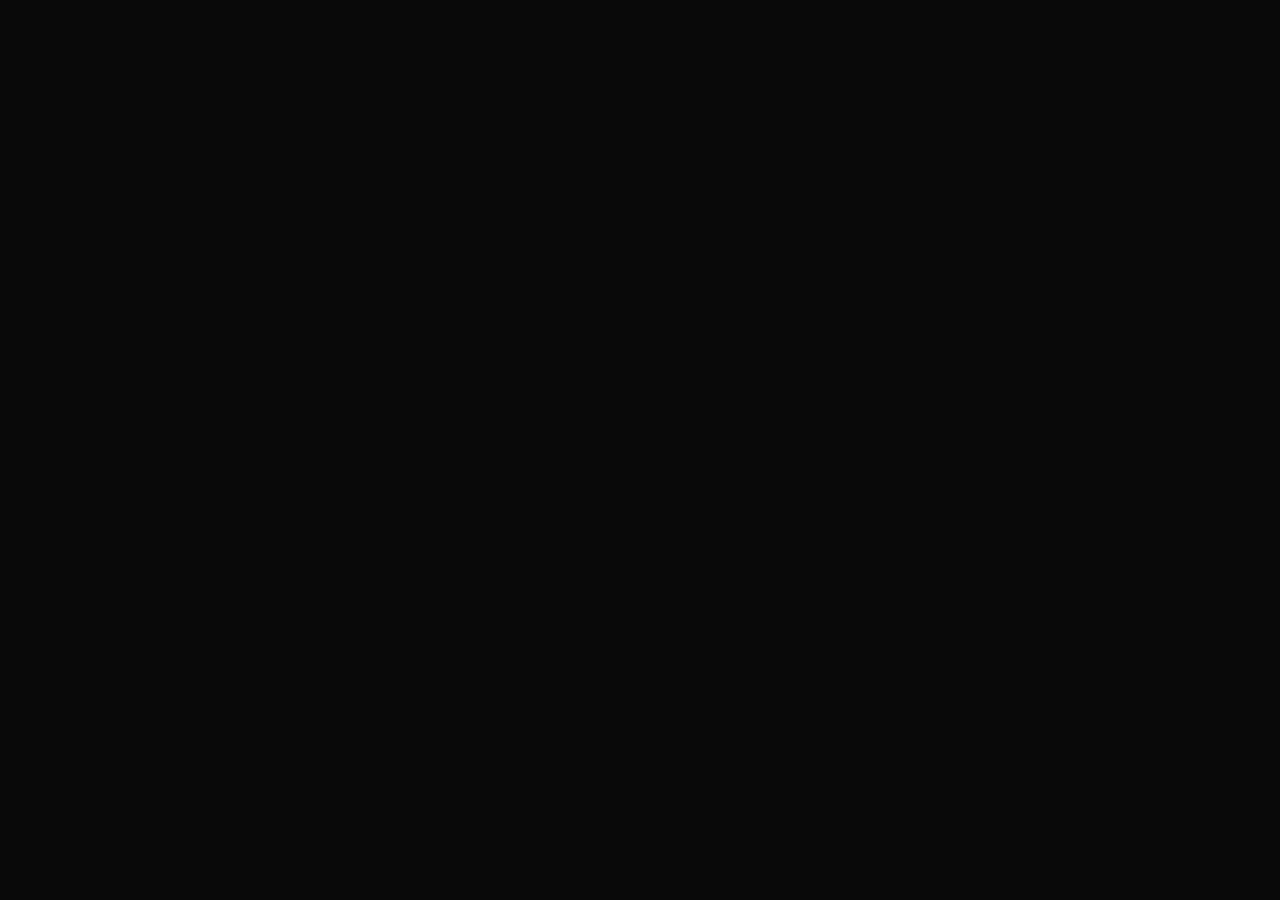
==== portfolio.html @ 611cdc67 "start" ====
<!DOCTYPE html>
<html lang="en">
<head>
    <meta charset="UTF-8">
    <meta name="viewport" content="width=device-width, initial-scale=1.0">
    <title>painterWebsite</title>
    <!-- css link -->
    <link rel="stylesheet" href="./css/style.css">
</head>
<body>
    
</body>
</html>
---- css/style.css ----
@import url("https://fonts.googleapis.com/css2?family=Jost:ital,wght@0,100;0,200;0,300;0,400;0,500;0,600;0,700;0,800;0,900;1,100;1,200;1,300;1,400;1,500;1,600;1,700;1,800;1,900&display=swap");
* {
  margin: 0;
  padding: 0;
  box-sizing: border-box;
  list-style: none;
  font-family: "Jost", sans-serif;
}

a {
  text-decoration: none;
  color: inherit;
}

body {
  background: #090909;
}

.header_container {
  max-width: 1580px;
  margin: 0 auto;
  padding: 0 10px;
}

.main_container {
  max-width: 1300px;
  margin: 0 auto;
  padding: 0 11px;
}

header {
  border-bottom: 1px solid #949494;
}
header .header_wrapper {
  padding: 28px 0;
  display: flex;
  align-items: center;
  justify-content: space-between;
}
header .header_wrapper nav .nav_link {
  display: flex;
  gap: 63px;
}
header .header_wrapper nav .nav_link .nav_item a {
  color: #FFF;
  font-size: 18px;
  font-style: normal;
  font-weight: 400;
  line-height: normal;
  text-transform: uppercase;
}

main {
  background-image: url("../images/home_bg.png");
  background-repeat: no-repeat;
  background-position: center;
  background-size: cover;
  padding-top: 386px;
  padding-bottom: 413px;
}
main .main_content {
  display: flex;
  align-items: center;
  justify-content: center;
  text-align: center;
  position: relative;
}
main .main_content .main_btn {
  border: none;
  position: absolute;
  top: -80px;
  cursor: pointer;
  color: #000;
  font-size: 27.579px;
  font-style: normal;
  font-weight: 400;
  line-height: normal;
  letter-spacing: 3.999px;
  text-transform: uppercase;
  background: #D9D9D9;
  padding: 23px 62px;
}
main .main_content h1 {
  margin-top: 45px;
  color: #FFF;
  font-size: 81.2px;
  font-style: normal;
  font-weight: 500;
  line-height: normal;
  letter-spacing: 11.774px;
  text-transform: uppercase;
}

#main_blocks {
  border-bottom: 1px solid #949494;
  margin-top: 120px;
}
#main_blocks .main_block_one {
  display: flex;
  gap: 82px;
}
#main_blocks .main_block_one .main_block_right h2 {
  color: #FFF;
  font-size: 39.2px;
  font-style: normal;
  font-weight: 400;
  line-height: normal;
  margin-bottom: 30px;
  max-width: 533px;
}
#main_blocks .main_block_one .main_block_right p {
  color: #CACACA;
  font-size: 22.4px;
  font-style: normal;
  font-weight: 300;
  line-height: normal;
  margin-bottom: 30px;
}
#main_blocks .main_block_one .main_block_right .block_btn {
  border: none;
  cursor: pointer;
  color: #000;
  font-size: 18.055px;
  font-style: normal;
  font-weight: 500;
  line-height: normal;
  border-radius: 47.556px;
  background: #D9D9D9;
  padding: 11px 61px;
}
#main_blocks .main_block_one .main_block_left p {
  max-width: 503px;
  color: #CACACA;
  font-size: 22.4px;
  font-style: normal;
  font-weight: 300;
  line-height: normal;
  margin-bottom: 30px;
}
#main_blocks .main_block_two {
  display: flex;
  margin-top: 143px;
  margin-bottom: 143px;
  gap: 165px;
}
#main_blocks .main_block_two .main_block_left p {
  max-width: 503px;
  color: #CACACA;
  font-size: 22.4px;
  font-style: normal;
  font-weight: 300;
  line-height: normal;
  margin-bottom: 30px;
}
#main_blocks .main_block_three {
  margin-bottom: 154px;
  display: flex;
  gap: 165px;
}
#main_blocks .main_block_three .main_block_right p {
  color: #CACACA;
  font-size: 22.4px;
  font-style: normal;
  font-weight: 300;
  line-height: normal;
  margin-bottom: 30px;
}/*# sourceMappingURL=style.css.map */
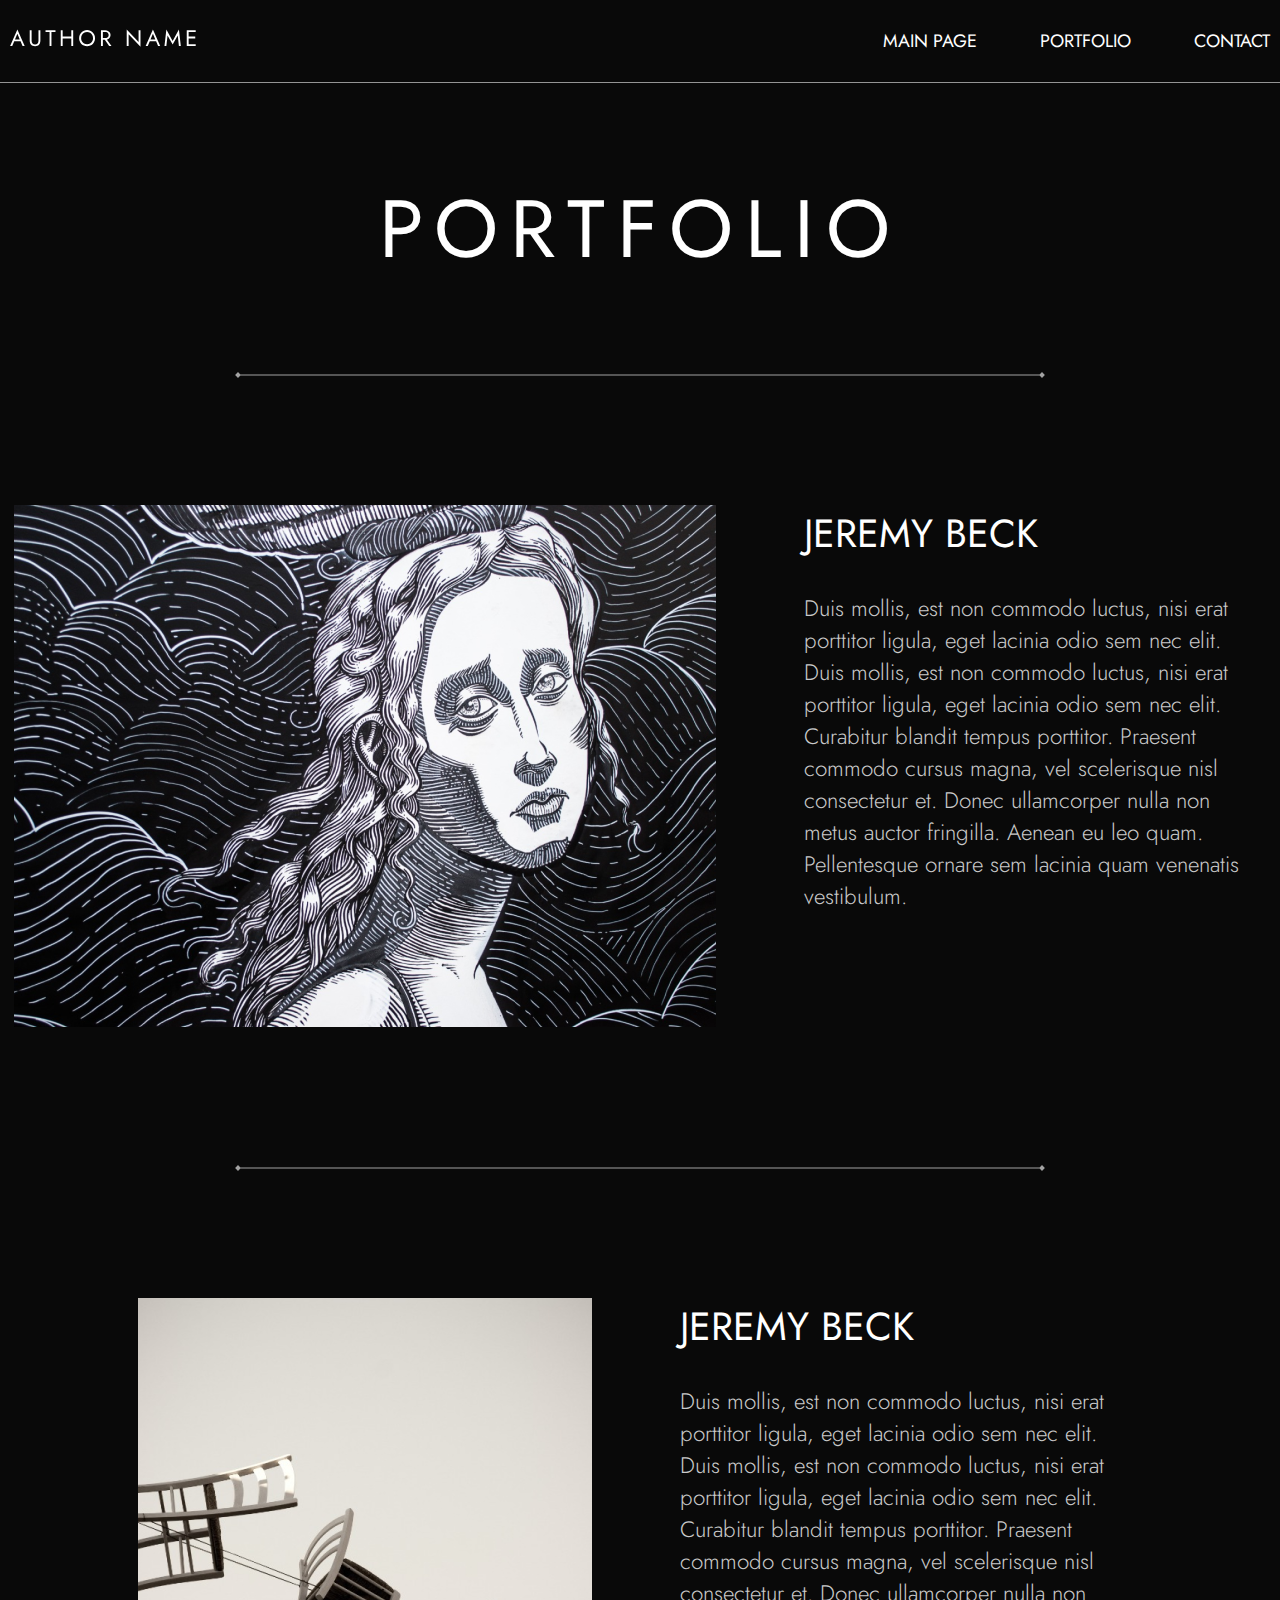
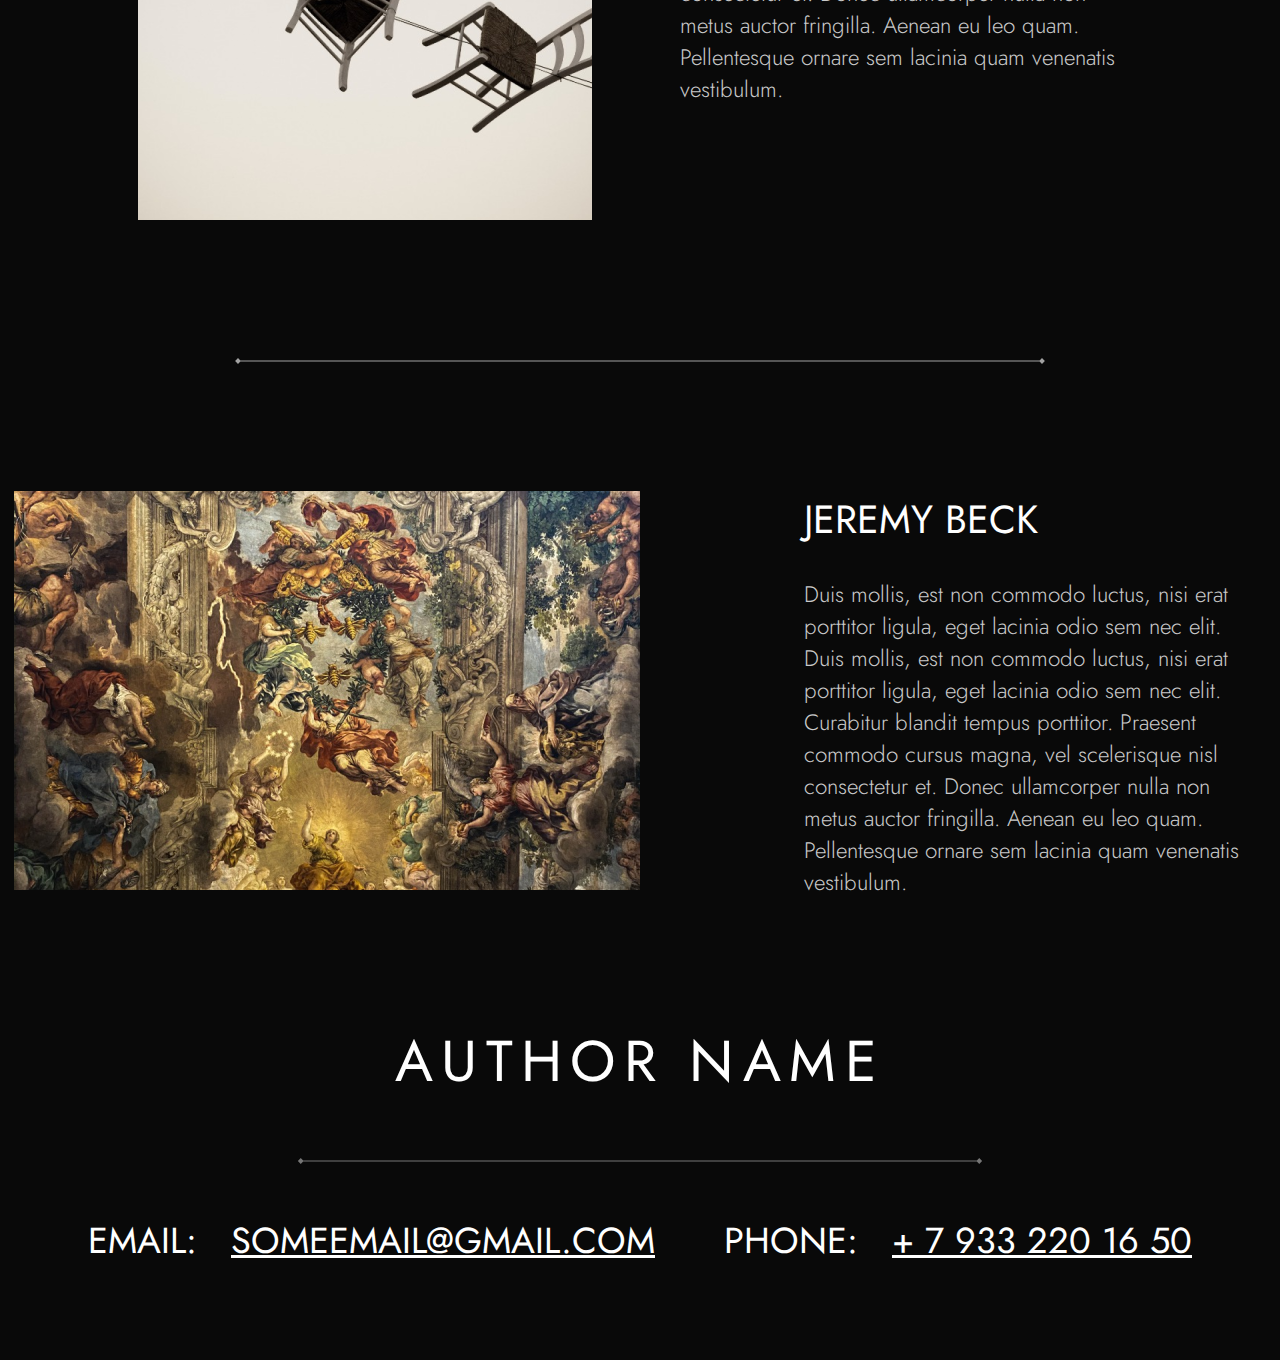
==== commit f0f090ef: "the end" ====
--- a/portfolio.html
+++ b/portfolio.html
@@ -8,6 +8,107 @@
     <link rel="stylesheet" href="./css/style.css">
 </head>
 <body>
-    
+    <div class="mediaMenu">
+        <ul class="media_menu_link">
+            <li class="nav_item"><a href="./index.html">main page</a></li>
+            <li class="nav_item"><a href="./portfolio.html">portfolio</a></li>
+            <li class="nav_item"><a href="#">contact</a></li>
+        </ul>
+    </div>
+    <header>
+        <div class="header_container">
+            <div class="header_wrapper">
+                <a href="#" class="logo">
+                    <img src="./images/logo.svg" alt="">
+                </a>
+                <nav>
+                    <ul class="nav_link">
+                        <li class="nav_item"><a href="./index.html">main page</a></li>
+                        <li class="nav_item"><a href="./portfolio.html">portfolio</a></li>
+                        <li class="nav_item"><a href="#">contact</a></li>
+                    </ul>
+                    <img class="media_burger" src="./images/burger.svg" alt="">
+                </nav>
+            </div>
+        </div>
+    </header>
+    <section id="portfolio">
+        <div class="main_container">
+            <h1>portfolio</h1>
+            <div class="line_portfolio">
+                <svg xmlns="http://www.w3.org/2000/svg" width="810" height="6" viewBox="0 0 810 6" fill="none">
+                    <path d="M0.113249 3L3 5.88675L5.88675 3L3 0.113249L0.113249 3ZM809.887 3L807 0.113249L804.113 3L807 5.88675L809.887 3ZM3 3.5H807V2.5H3V3.5Z" fill="#A2A2A2"/>
+                </svg>
+                <svg class="media_line" xmlns="http://www.w3.org/2000/svg" width="297" height="6" viewBox="0 0 297 6" fill="none">
+                    <path d="M0.613249 3L3.5 5.88675L6.38675 3L3.5 0.113249L0.613249 3ZM296.387 3L293.5 0.113249L290.613 3L293.5 5.88675L296.387 3ZM3.5 3.5H293.5V2.5H3.5V3.5Z" fill="#939393"/>
+                </svg>
+            </div>
+            <div class="portfolio_block">
+                <div class="portfolio_block_left">
+                    <img class="portfolio1" src="./images/portfolio_1.png" alt="">
+                </div>
+                <div class="portfolio_block_right">
+                    <h2>JEREMY BECK</h2>
+                    <p>Duis mollis, est non commodo luctus, nisi erat porttitor ligula, eget lacinia odio sem nec elit. Duis mollis, est non commodo luctus, nisi erat porttitor ligula, eget lacinia odio sem nec elit. Curabitur blandit tempus porttitor. Praesent commodo cursus magna, vel scelerisque nisl consectetur et. Donec ullamcorper nulla non metus auctor fringilla. Aenean eu leo quam. Pellentesque ornare sem lacinia quam venenatis vestibulum.</p>
+                </div>
+            </div>
+            <div class="line_portfolio">
+                <svg xmlns="http://www.w3.org/2000/svg" width="810" height="6" viewBox="0 0 810 6" fill="none">
+                    <path d="M0.113249 3L3 5.88675L5.88675 3L3 0.113249L0.113249 3ZM809.887 3L807 0.113249L804.113 3L807 5.88675L809.887 3ZM3 3.5H807V2.5H3V3.5Z" fill="#A2A2A2"/>
+                </svg>
+                <svg class="media_line" xmlns="http://www.w3.org/2000/svg" width="297" height="6" viewBox="0 0 297 6" fill="none">
+                    <path d="M0.613249 3L3.5 5.88675L6.38675 3L3.5 0.113249L0.613249 3ZM296.387 3L293.5 0.113249L290.613 3L293.5 5.88675L296.387 3ZM3.5 3.5H293.5V2.5H3.5V3.5Z" fill="#939393"/>
+                </svg>
+            </div>
+            <div class="portfolio_block">
+                <div class="portfolio_block_left">
+                    <img class="portfolio2" src="./images/portfolio_2.png" alt="">
+                </div>
+                <div class="portfolio_block_right">
+                    <h2>JEREMY BECK</h2>
+                    <p>Duis mollis, est non commodo luctus, nisi erat porttitor ligula, eget lacinia odio sem nec elit. Duis mollis, est non commodo luctus, nisi erat porttitor ligula, eget lacinia odio sem nec elit. Curabitur blandit tempus porttitor. Praesent commodo cursus magna, vel scelerisque nisl consectetur et. Donec ullamcorper nulla non metus auctor fringilla. Aenean eu leo quam. Pellentesque ornare sem lacinia quam venenatis vestibulum.</p>
+                </div>
+            </div>
+            <div class="line_portfolio">
+                <svg xmlns="http://www.w3.org/2000/svg" width="810" height="6" viewBox="0 0 810 6" fill="none">
+                    <path d="M0.113249 3L3 5.88675L5.88675 3L3 0.113249L0.113249 3ZM809.887 3L807 0.113249L804.113 3L807 5.88675L809.887 3ZM3 3.5H807V2.5H3V3.5Z" fill="#A2A2A2"/>
+                </svg>
+                <svg class="media_line" xmlns="http://www.w3.org/2000/svg" width="297" height="6" viewBox="0 0 297 6" fill="none">
+                    <path d="M0.613249 3L3.5 5.88675L6.38675 3L3.5 0.113249L0.613249 3ZM296.387 3L293.5 0.113249L290.613 3L293.5 5.88675L296.387 3ZM3.5 3.5H293.5V2.5H3.5V3.5Z" fill="#939393"/>
+                </svg>
+            </div>
+            <div class="portfolio_block portfolio_block_three">
+                <div class="portfolio_block_left portfolio_block_left_right">
+                    <img class="portfolio3" src="./images/portfolio_3.png" alt="">
+                </div>
+                <div class="portfolio_block_right">
+                    <h2>JEREMY BECK</h2>
+                    <p>Duis mollis, est non commodo luctus, nisi erat porttitor ligula, eget lacinia odio sem nec elit. Duis mollis, est non commodo luctus, nisi erat porttitor ligula, eget lacinia odio sem nec elit. Curabitur blandit tempus porttitor. Praesent commodo cursus magna, vel scelerisque nisl consectetur et. Donec ullamcorper nulla non metus auctor fringilla. Aenean eu leo quam. Pellentesque ornare sem lacinia quam venenatis vestibulum.</p>
+                </div>
+            </div>
+        </div>
+    </section>
+    <footer>
+        <div class="main_container">
+            <h2>Author name</h2>
+            <div class="footer_line">
+                <svg xmlns="http://www.w3.org/2000/svg" width="686" height="6" viewBox="0 0 686 6" fill="none">
+                    <path d="M0.863249 3L3.75 5.88675L6.63675 3L3.75 0.113249L0.863249 3ZM685.137 3L682.25 0.113249L679.363 3L682.25 5.88675L685.137 3ZM3.75 3.5H682.25V2.5H3.75V3.5Z" fill="#767676"/>
+                </svg>
+            </div>
+            <div class="footer_social">
+                <h4>
+                    email:
+                    <a href="mailto:someemail@gmail.com">someemail@gmail.com</a>
+                </h4>
+                <h4>
+                    phone:
+                    <a href="tel:+79332201650">+ 7 933 220 16 50</a>
+                </h4>
+            </div>
+        </div>
+    </footer>
+
+    <script src="./js/app.js"></script>
 </body>
 </html>--- a/css/style.css
+++ b/css/style.css
@@ -28,6 +28,46 @@
   padding: 0 11px;
 }
 
+.line {
+  display: none;
+}
+
+body.hidden {
+  overflow: hidden;
+}
+
+.mediaMenu {
+  z-index: 10;
+  position: fixed;
+  top: 81px;
+  transition: 0.2s linear;
+  left: -100%;
+  width: 100%;
+  height: 100%;
+  background-color: rgba(28, 28, 29, 0.9);
+}
+.mediaMenu .media_menu_link {
+  display: flex;
+  flex-direction: column;
+  align-items: end;
+  padding: 50px;
+}
+.mediaMenu .media_menu_link .nav_item {
+  margin-bottom: 30px;
+}
+.mediaMenu .media_menu_link .nav_item a {
+  color: #CACACA;
+  font-size: 35px;
+  font-style: normal;
+  font-weight: 400;
+  line-height: normal;
+  text-transform: uppercase;
+}
+
+.mediaMenu.active {
+  left: 0%;
+}
+
 header {
   border-bottom: 1px solid #949494;
 }
@@ -48,6 +88,9 @@
   font-weight: 400;
   line-height: normal;
   text-transform: uppercase;
+}
+header .header_wrapper nav .media_burger {
+  display: none;
 }
 
 main {
@@ -99,6 +142,9 @@
   display: flex;
   gap: 82px;
 }
+#main_blocks .main_block_one .main_block_right img {
+  width: 100%;
+}
 #main_blocks .main_block_one .main_block_right h2 {
   color: #FFF;
   font-size: 39.2px;
@@ -164,4 +210,296 @@
   font-weight: 300;
   line-height: normal;
   margin-bottom: 30px;
+}
+
+#portfolio h1 {
+  text-align: center;
+  margin-top: 87px;
+  margin-bottom: 74px;
+  color: #FFF;
+  font-size: 81.2px;
+  font-style: normal;
+  font-weight: 400;
+  line-height: normal;
+  letter-spacing: 11.774px;
+  text-transform: uppercase;
+}
+#portfolio .line_portfolio {
+  margin-bottom: 121px;
+}
+#portfolio .line_portfolio svg {
+  width: 100%;
+}
+#portfolio .line_portfolio .media_line {
+  display: none;
+}
+#portfolio .line_portfolio .media_line svg {
+  width: 100%;
+}
+#portfolio .portfolio_block {
+  margin-bottom: 121px;
+  display: flex;
+  justify-content: center;
+  gap: 88px;
+}
+#portfolio .portfolio_block .portfolio_block_right h2 {
+  color: #FFF;
+  font-size: 39.2px;
+  font-style: normal;
+  font-weight: 400;
+  line-height: normal;
+  margin-bottom: 30px;
+  max-width: 462px;
+}
+#portfolio .portfolio_block .portfolio_block_right p {
+  max-width: 462px;
+  color: #CACACA;
+  font-size: 22.4px;
+  font-style: normal;
+  font-weight: 300;
+  line-height: normal;
+}
+#portfolio .portfolio_block_three {
+  gap: 164px;
+}
+
+footer {
+  margin-top: 66px;
+  margin-bottom: 93px;
+  text-align: center;
+}
+footer h2 {
+  color: #FFF;
+  font-size: 57.522px;
+  font-style: normal;
+  font-weight: 400;
+  line-height: normal;
+  letter-spacing: 8.341px;
+  text-transform: uppercase;
+  margin-bottom: 44px;
+}
+footer .footer_social {
+  gap: 69px;
+  margin-top: 44px;
+  display: flex;
+  justify-content: center;
+}
+footer .footer_social h4 {
+  color: #FFF;
+  font-size: 36.123px;
+  font-style: normal;
+  font-weight: 400;
+  line-height: normal;
+  text-transform: uppercase;
+}
+footer .footer_social h4 a {
+  margin-left: 23px;
+  color: #FFF;
+  font-size: 36.123px;
+  font-style: normal;
+  font-weight: 400;
+  line-height: normal;
+  text-decoration-line: underline;
+  text-transform: uppercase;
+}
+
+@media (max-width: 1200px) {
+  #main_blocks .main_block_two {
+    gap: 65px;
+  }
+  #main_blocks .main_block_three {
+    gap: 65px;
+  }
+  #main_blocks img {
+    width: 500px;
+  }
+  .footer_social {
+    flex-direction: column;
+  }
+  #portfolio .portfolio_block {
+    gap: 30px;
+  }
+  #portfolio .portfolio_block .portfolio_block_left img {
+    width: 500px;
+  }
+}
+@media (max-width: 992px) {
+  .main_container {
+    padding: 0 19px;
+  }
+  #portfolio .line_portfolio svg {
+    display: none;
+  }
+  #portfolio .line_portfolio .media_line {
+    display: block;
+  }
+  #portfolio .portfolio_block {
+    gap: 30px;
+    flex-direction: column;
+  }
+  #portfolio .portfolio_block .portfolio_block_left img {
+    width: auto;
+  }
+  #portfolio .portfolio_block .portfolio_block_right p {
+    max-width: 100%;
+  }
+  #main_blocks .main_block_one {
+    gap: 30px;
+    flex-direction: column;
+  }
+  #main_blocks .main_block_two {
+    margin-top: 64px;
+    margin-bottom: 64px;
+    flex-direction: column-reverse;
+  }
+  #main_blocks .main_block_two .main_block_left {
+    margin-left: auto;
+  }
+  #main_blocks .main_block_two .main_block_right {
+    margin-left: auto;
+  }
+  #main_blocks .main_block_three {
+    flex-direction: column;
+  }
+}
+@media (min-width: 768px) {
+  .mediaMenu {
+    display: none;
+  }
+}
+@media (max-width: 768px) {
+  header .header_wrapper .logo img {
+    width: 165px;
+  }
+  header .header_wrapper nav .nav_link {
+    display: none;
+  }
+  header .header_wrapper nav .media_burger {
+    cursor: pointer;
+    display: block;
+  }
+  .header_container {
+    padding: 0 30px 0 19px;
+  }
+  main {
+    padding: 209px 0;
+  }
+  main .main_content .main_btn {
+    display: none;
+  }
+  main .main_content h1 {
+    margin-top: 0;
+    font-size: 34.885px;
+    letter-spacing: 5.058px;
+  }
+  #main_blocks {
+    margin-top: 0;
+  }
+  #main_blocks .line {
+    margin: 70px 0;
+    display: block;
+  }
+  #main_blocks .line svg {
+    width: 100%;
+  }
+  #main_blocks .main_block_one .main_block_left img {
+    width: 262px;
+  }
+  #main_blocks .main_block_one .main_block_right h2 {
+    font-size: 24px;
+    margin-bottom: 19px;
+  }
+  #main_blocks .main_block_one .main_block_right p {
+    max-width: 340px;
+    font-size: 14px;
+  }
+  #main_blocks .main_block_one .main_block_right .block_btn {
+    display: none;
+  }
+  #main_blocks .main_block_two {
+    margin-right: 11px;
+    gap: 30px;
+  }
+  #main_blocks .main_block_two .main_block_left p {
+    max-width: 273px;
+    font-size: 14px;
+  }
+  #main_blocks .main_block_two .main_block_right img {
+    width: 273px;
+  }
+  #main_blocks .main_block_three {
+    margin-left: 11px;
+    margin-bottom: 61px;
+    gap: 30px;
+  }
+  #main_blocks .main_block_three .main_block_left img {
+    width: 288px;
+  }
+  #main_blocks .main_block_three .main_block_right p {
+    font-size: 14px;
+    max-width: 279px;
+  }
+  #portfolio h1 {
+    margin: 43px 0;
+    font-size: 34.885px;
+    letter-spacing: 5.058px;
+  }
+  #portfolio .line_portfolio {
+    margin-bottom: 72px;
+  }
+  #portfolio .portfolio_block {
+    margin-left: 11px;
+    margin-bottom: 72px;
+  }
+  #portfolio .portfolio_block .portfolio_block_left img {
+    width: auto;
+  }
+  #portfolio .portfolio_block .portfolio_block_left .portfolio1 {
+    width: 262px;
+  }
+  #portfolio .portfolio_block .portfolio_block_left .portfolio2 {
+    width: 207px;
+  }
+  #portfolio .portfolio_block .portfolio_block_left .portfolio3 {
+    width: 298px;
+  }
+  #portfolio .portfolio_block .portfolio_block_right p {
+    max-width: 100%;
+  }
+  #portfolio .portfolio_block .portfolio_block_right h2 {
+    font-size: 24px;
+    margin-bottom: 19px;
+  }
+  #portfolio .portfolio_block .portfolio_block_right p {
+    font-size: 14px;
+  }
+  #portfolio .portfolio_block .portfolio_block_left_right {
+    margin-left: auto;
+  }
+  footer {
+    margin-top: 30px;
+    margin-bottom: 42px;
+  }
+  footer h2 {
+    margin-bottom: 21px;
+    font-size: 27.907px;
+    letter-spacing: 4.047px;
+  }
+  footer .footer_line {
+    padding: 0 11px;
+  }
+  footer .footer_line svg {
+    width: 100%;
+  }
+  footer .footer_social {
+    margin-top: 33px;
+    gap: 23px;
+  }
+  footer .footer_social h4 {
+    font-size: 17.525px;
+  }
+  footer .footer_social h4 a {
+    margin-left: 11px;
+    font-size: 17.525px;
+  }
 }/*# sourceMappingURL=style.css.map */